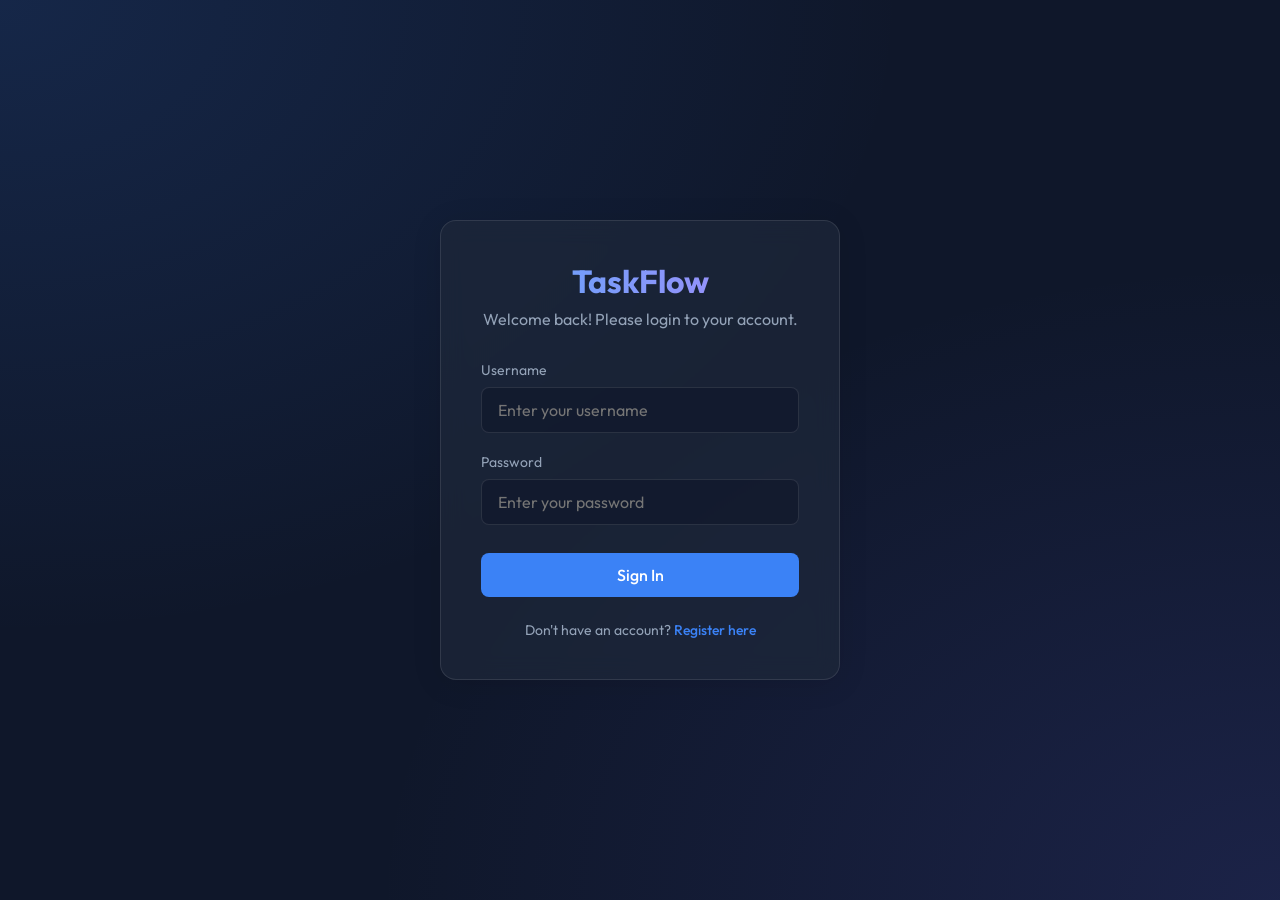
==== task-management-system/src/main/resources/static/index.html @ 6b76b73d "Initial commit" ====
<!DOCTYPE html>
<html lang="en">
<head>
    <meta charset="UTF-8">
    <meta name="viewport" content="width=device-width, initial-scale=1.0">
    <title>TaskFlow | Premium Management</title>
    <link href="https://fonts.googleapis.com/css2?family=Outfit:wght@300;400;500;600;700&display=swap" rel="stylesheet">
    <link rel="stylesheet" href="styles.css">
</head>
<body>
    <div id="toast" class="toast hidden">Message</div>

    <!-- Authentication Container -->
    <div id="auth-container" class="auth-wrapper">
        <div class="glass-panel auth-panel">
            <div class="auth-header">
                <h2>TaskFlow</h2>
                <p id="auth-subtitle">Welcome back! Please login to your account.</p>
            </div>
            
            <!-- Login Form -->
            <form id="login-form" class="auth-form">
                <div class="input-group">
                    <label for="login-username">Username</label>
                    <input type="text" id="login-username" required placeholder="Enter your username">
                </div>
                <div class="input-group">
                    <label for="login-password">Password</label>
                    <input type="password" id="login-password" required placeholder="Enter your password">
                </div>
                <button type="submit" class="btn primary-btn">Sign In</button>
                <p class="switch-auth">Don't have an account? <a href="#" id="show-register">Register here</a></p>
            </form>

            <!-- Register Form -->
            <form id="register-form" class="auth-form hidden">
                <div class="input-group">
                    <label for="reg-username">Username</label>
                    <input type="text" id="reg-username" required placeholder="Choose a username">
                </div>
                <div class="input-group">
                    <label for="reg-email">Email</label>
                    <input type="email" id="reg-email" required placeholder="Enter your email">
                </div>
                <div class="input-group">
                    <label for="reg-password">Password</label>
                    <input type="password" id="reg-password" required placeholder="Create a password">
                </div>
                <button type="submit" class="btn primary-btn">Create Account</button>
                <p class="switch-auth">Already have an account? <a href="#" id="show-login">Sign In</a></p>
            </form>
        </div>
    </div>

    <!-- Dashboard Container -->
    <div id="dashboard-container" class="dashboard-wrapper hidden">
        <nav class="glass-nav">
            <div class="nav-brand">TaskFlow</div>
            <div class="nav-actions">
                <span id="user-greeting">Hello, User</span>
                <button id="logout-btn" class="btn outline-btn">Logout</button>
            </div>
        </nav>

        <main class="dashboard-main">
            <section class="task-creation glass-panel">
                <h3>Create New Task</h3>
                <form id="create-task-form" class="task-form">
                    <div class="form-row">
                        <div class="input-group flex-2">
                            <input type="text" id="task-title" required placeholder="Task Title">
                        </div>
                        <div class="input-group flex-1">
                            <select id="task-priority" required>
                                <option value="" disabled selected>Priority</option>
                                <option value="1">1 - Lowest</option>
                                <option value="2">2 - Low</option>
                                <option value="3">3 - Medium</option>
                                <option value="4">4 - High</option>
                                <option value="5">5 - Critical</option>
                            </select>
                        </div>
                        <div class="input-group flex-1">
                            <input type="date" id="task-date" required>
                        </div>
                        <div class="input-group flex-1">
                            <select id="task-status" required>
                                <option value="TODO">To Do</option>
                                <option value="IN_PROGRESS">In Progress</option>
                                <option value="DONE">Done</option>
                            </select>
                        </div>
                    </div>
                    <div class="form-row">
                        <div class="input-group flex-1">
                            <input type="text" id="task-desc" placeholder="Task Description (Optional)">
                        </div>
                        <button type="submit" class="btn primary-btn add-btn">Add Task</button>
                    </div>
                </form>
            </section>

            <section class="task-board">
                <div class="board-column">
                    <h4 class="column-header todo-header">To Do</h4>
                    <div id="tasks-todo" class="task-list"></div>
                </div>
                <div class="board-column">
                    <h4 class="column-header inprogress-header">In Progress</h4>
                    <div id="tasks-inprogress" class="task-list"></div>
                </div>
                <div class="board-column">
                    <h4 class="column-header done-header">Done</h4>
                    <div id="tasks-done" class="task-list"></div>
                </div>
            </section>
        </main>
    </div>

    <!-- Edit Modal -->
    <div id="edit-modal" class="modal hidden">
        <div class="glass-panel modal-content">
            <h3>Edit Task</h3>
            <form id="edit-task-form" class="task-form">
                <input type="hidden" id="edit-task-id">
                <div class="input-group">
                    <label>Title</label>
                    <input type="text" id="edit-task-title" required>
                </div>
                <div class="input-group">
                    <label>Description</label>
                    <input type="text" id="edit-task-desc">
                </div>
                <div class="form-row">
                    <div class="input-group flex-1">
                        <label>Priority</label>
                        <select id="edit-task-priority" required>
                            <option value="1">1 - Lowest</option>
                            <option value="2">2 - Low</option>
                            <option value="3">3 - Medium</option>
                            <option value="4">4 - High</option>
                            <option value="5">5 - Critical</option>
                        </select>
                    </div>
                    <div class="input-group flex-1">
                        <label>Date</label>
                        <input type="date" id="edit-task-date" required>
                    </div>
                    <div class="input-group flex-1">
                        <label>Status</label>
                        <select id="edit-task-status" required>
                            <option value="TODO">To Do</option>
                            <option value="IN_PROGRESS">In Progress</option>
                            <option value="DONE">Done</option>
                        </select>
                    </div>
                </div>
                <div class="modal-actions">
                    <button type="button" id="close-modal-btn" class="btn outline-btn">Cancel</button>
                    <button type="submit" class="btn primary-btn">Save Changes</button>
                </div>
            </form>
        </div>
    </div>

    <script src="app.js"></script>
</body>
</html>
---- task-management-system/src/main/resources/static/styles.css ----
:root {
    --bg-color: #0f172a;
    --panel-bg: rgba(30, 41, 59, 0.7);
    --panel-border: rgba(255, 255, 255, 0.1);
    --text-primary: #f8fafc;
    --text-secondary: #94a3b8;
    --accent-color: #3b82f6;
    --accent-hover: #2563eb;
    --danger-color: #ef4444;
    --success-color: #10b981;
    --warning-color: #f59e0b;
    --todo-color: #6366f1;
    --in-progress-color: #f59e0b;
    --done-color: #10b981;
}

* {
    box-sizing: border-box;
    margin: 0;
    padding: 0;
}

body {
    font-family: 'Outfit', sans-serif;
    background-color: var(--bg-color);
    background-image: 
        radial-gradient(at 0% 0%, rgba(59, 130, 246, 0.15) 0px, transparent 50%),
        radial-gradient(at 100% 100%, rgba(99, 102, 241, 0.15) 0px, transparent 50%);
    background-attachment: fixed;
    color: var(--text-primary);
    min-height: 100vh;
    display: flex;
    flex-direction: column;
}

/* Utilities */
.hidden { display: none !important; }
.glass-panel {
    background: var(--panel-bg);
    backdrop-filter: blur(12px);
    -webkit-backdrop-filter: blur(12px);
    border: 1px solid var(--panel-border);
    border-radius: 16px;
    box-shadow: 0 4px 30px rgba(0, 0, 0, 0.1);
}

.btn {
    font-family: 'Outfit', sans-serif;
    font-weight: 500;
    font-size: 1rem;
    padding: 0.75rem 1.5rem;
    border-radius: 8px;
    border: none;
    cursor: pointer;
    transition: all 0.2s ease;
}

.primary-btn {
    background-color: var(--accent-color);
    color: white;
}

.primary-btn:hover {
    background-color: var(--accent-hover);
    transform: translateY(-2px);
    box-shadow: 0 4px 12px rgba(59, 130, 246, 0.3);
}

.outline-btn {
    background-color: transparent;
    color: var(--text-primary);
    border: 1px solid var(--panel-border);
}

.outline-btn:hover {
    background-color: rgba(255, 255, 255, 0.05);
}

/* Toast Notification */
.toast {
    position: fixed;
    top: 20px;
    right: 20px;
    padding: 1rem 1.5rem;
    background: var(--panel-bg);
    border-left: 4px solid var(--accent-color);
    border-radius: 8px;
    backdrop-filter: blur(8px);
    color: white;
    z-index: 1000;
    box-shadow: 0 4px 12px rgba(0,0,0,0.2);
    transform: translateX(120%);
    transition: transform 0.3s ease;
}

.toast.show {
    transform: translateX(0);
}

.toast.error { border-left-color: var(--danger-color); }
.toast.success { border-left-color: var(--success-color); }

/* Forms */
.input-group {
    display: flex;
    flex-direction: column;
    margin-bottom: 1.25rem;
}

.input-group label {
    font-size: 0.875rem;
    color: var(--text-secondary);
    margin-bottom: 0.5rem;
}

input, select {
    font-family: 'Outfit', sans-serif;
    background: rgba(15, 23, 42, 0.6);
    border: 1px solid var(--panel-border);
    color: var(--text-primary);
    padding: 0.75rem 1rem;
    border-radius: 8px;
    font-size: 1rem;
    transition: border-color 0.2s;
}

input:focus, select:focus {
    outline: none;
    border-color: var(--accent-color);
}

.form-row {
    display: flex;
    gap: 1rem;
    align-items: flex-end;
    margin-bottom: 1rem;
}

.flex-1 { flex: 1; margin-bottom: 0 !important; }
.flex-2 { flex: 2; margin-bottom: 0 !important; }

/* Auth Views */
.auth-wrapper {
    display: flex;
    justify-content: center;
    align-items: center;
    flex: 1;
    min-height: 100vh;
}

.auth-panel {
    width: 100%;
    max-width: 400px;
    padding: 2.5rem;
}

.auth-header {
    text-align: center;
    margin-bottom: 2rem;
}

.auth-header h2 {
    font-size: 2rem;
    font-weight: 700;
    margin-bottom: 0.5rem;
    background: linear-gradient(to right, #60a5fa, #a78bfa);
    -webkit-background-clip: text;
    -webkit-text-fill-color: transparent;
}

.auth-header p {
    color: var(--text-secondary);
}

.auth-form .btn {
    width: 100%;
    margin-top: 0.5rem;
}

.switch-auth {
    text-align: center;
    margin-top: 1.5rem;
    font-size: 0.875rem;
    color: var(--text-secondary);
}

.switch-auth a {
    color: var(--accent-color);
    text-decoration: none;
    font-weight: 500;
}

/* Dashboard */
.dashboard-wrapper {
    display: flex;
    flex-direction: column;
    min-height: 100vh;
}

.glass-nav {
    display: flex;
    justify-content: space-between;
    align-items: center;
    padding: 1rem 2rem;
    background: rgba(15, 23, 42, 0.8);
    backdrop-filter: blur(12px);
    border-bottom: 1px solid var(--panel-border);
    position: sticky;
    top: 0;
    z-index: 100;
}

.nav-brand {
    font-size: 1.5rem;
    font-weight: 700;
    background: linear-gradient(to right, #60a5fa, #a78bfa);
    -webkit-background-clip: text;
    -webkit-text-fill-color: transparent;
}

.nav-actions {
    display: flex;
    align-items: center;
    gap: 1.5rem;
}

.dashboard-main {
    padding: 2rem;
    max-width: 1400px;
    margin: 0 auto;
    width: 100%;
}

/* Task Creation */
.task-creation {
    padding: 1.5rem 2rem;
    margin-bottom: 2rem;
}

.task-creation h3 {
    margin-bottom: 1.5rem;
    font-weight: 600;
}

/* Task Board */
.task-board {
    display: grid;
    grid-template-columns: repeat(3, 1fr);
    gap: 2rem;
}

.board-column {
    display: flex;
    flex-direction: column;
    gap: 1rem;
}

.column-header {
    font-size: 1.1rem;
    font-weight: 600;
    padding-bottom: 0.5rem;
    border-bottom: 2px solid var(--panel-border);
}

.todo-header { border-bottom-color: var(--todo-color); }
.inprogress-header { border-bottom-color: var(--in-progress-color); }
.done-header { border-bottom-color: var(--done-color); }

.task-list {
    display: flex;
    flex-direction: column;
    gap: 1rem;
    min-height: 150px;
}

/* Task Card */
.task-card {
    background: var(--panel-bg);
    border: 1px solid var(--panel-border);
    border-radius: 12px;
    padding: 1.25rem;
    transition: transform 0.2s, box-shadow 0.2s;
    cursor: pointer;
    position: relative;
    overflow: hidden;
}

.task-card::before {
    content: '';
    position: absolute;
    top: 0;
    left: 0;
    width: 4px;
    height: 100%;
}

.task-card[data-status="TODO"]::before { background-color: var(--todo-color); }
.task-card[data-status="IN_PROGRESS"]::before { background-color: var(--in-progress-color); }
.task-card[data-status="DONE"]::before { background-color: var(--done-color); }

.task-card:hover {
    transform: translateY(-4px);
    box-shadow: 0 8px 20px rgba(0,0,0,0.2);
}

.task-card h5 {
    font-size: 1.1rem;
    margin-bottom: 0.5rem;
    padding-right: 2rem;
}

.task-card p {
    color: var(--text-secondary);
    font-size: 0.9rem;
    margin-bottom: 1rem;
    display: -webkit-box;
    -webkit-line-clamp: 2;
    -webkit-box-orient: vertical;
    overflow: hidden;
}

.task-meta {
    display: flex;
    justify-content: space-between;
    font-size: 0.8rem;
    color: var(--text-secondary);
}

.priority-badge {
    padding: 0.2rem 0.5rem;
    border-radius: 4px;
    background: rgba(255,255,255,0.1);
}

.priority-5 { color: #ef4444; background: rgba(239, 68, 68, 0.1); }
.priority-4 { color: #f97316; background: rgba(249, 115, 22, 0.1); }
.priority-3 { color: #f59e0b; background: rgba(245, 158, 11, 0.1); }
.priority-2 { color: #3b82f6; background: rgba(59, 130, 246, 0.1); }
.priority-1 { color: #10b981; background: rgba(16, 185, 129, 0.1); }

.task-actions {
    position: absolute;
    top: 1rem;
    right: 1rem;
    opacity: 0;
    transition: opacity 0.2s;
}

.task-card:hover .task-actions {
    opacity: 1;
}

.icon-btn {
    background: transparent;
    border: none;
    color: var(--text-secondary);
    cursor: pointer;
    padding: 0.2rem;
}

.icon-btn:hover.delete-btn { color: var(--danger-color); }

/* Modal */
.modal {
    position: fixed;
    top: 0;
    left: 0;
    width: 100%;
    height: 100%;
    background: rgba(0, 0, 0, 0.6);
    backdrop-filter: blur(4px);
    display: flex;
    justify-content: center;
    align-items: center;
    z-index: 1000;
}

.modal-content {
    width: 100%;
    max-width: 600px;
    padding: 2rem;
}

.modal-content h3 {
    margin-bottom: 1.5rem;
}

.modal-actions {
    display: flex;
    justify-content: flex-end;
    gap: 1rem;
    margin-top: 1.5rem;
}
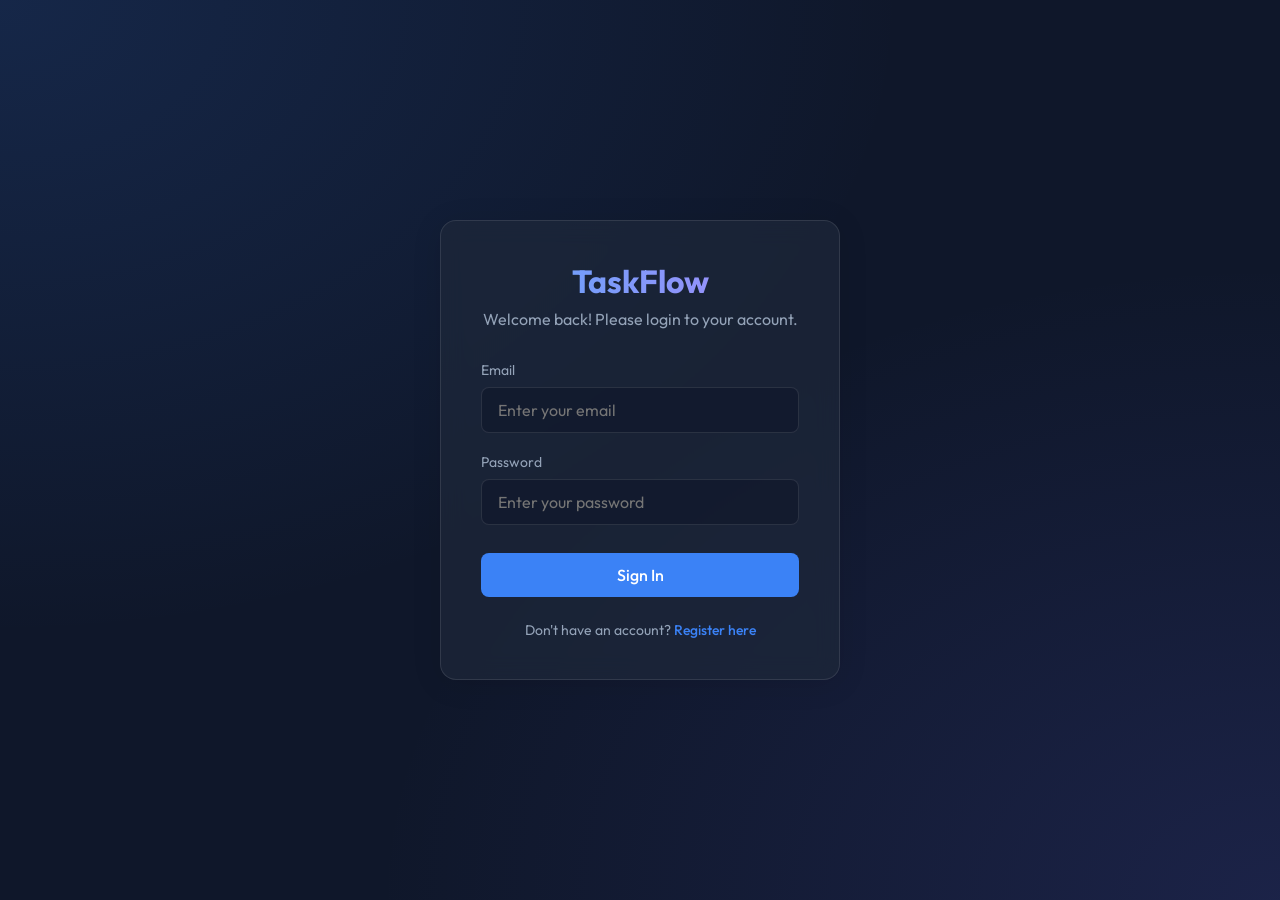
==== commit 98ae7bbc: "Switch login to use email instead of username" ====
--- a/task-management-system/src/main/resources/static/index.html
+++ b/task-management-system/src/main/resources/static/index.html
@@ -21,8 +21,8 @@
             <!-- Login Form -->
             <form id="login-form" class="auth-form">
                 <div class="input-group">
-                    <label for="login-username">Username</label>
-                    <input type="text" id="login-username" required placeholder="Enter your username">
+                    <label for="login-email">Email</label>
+                    <input type="email" id="login-email" required placeholder="Enter your email">
                 </div>
                 <div class="input-group">
                     <label for="login-password">Password</label>
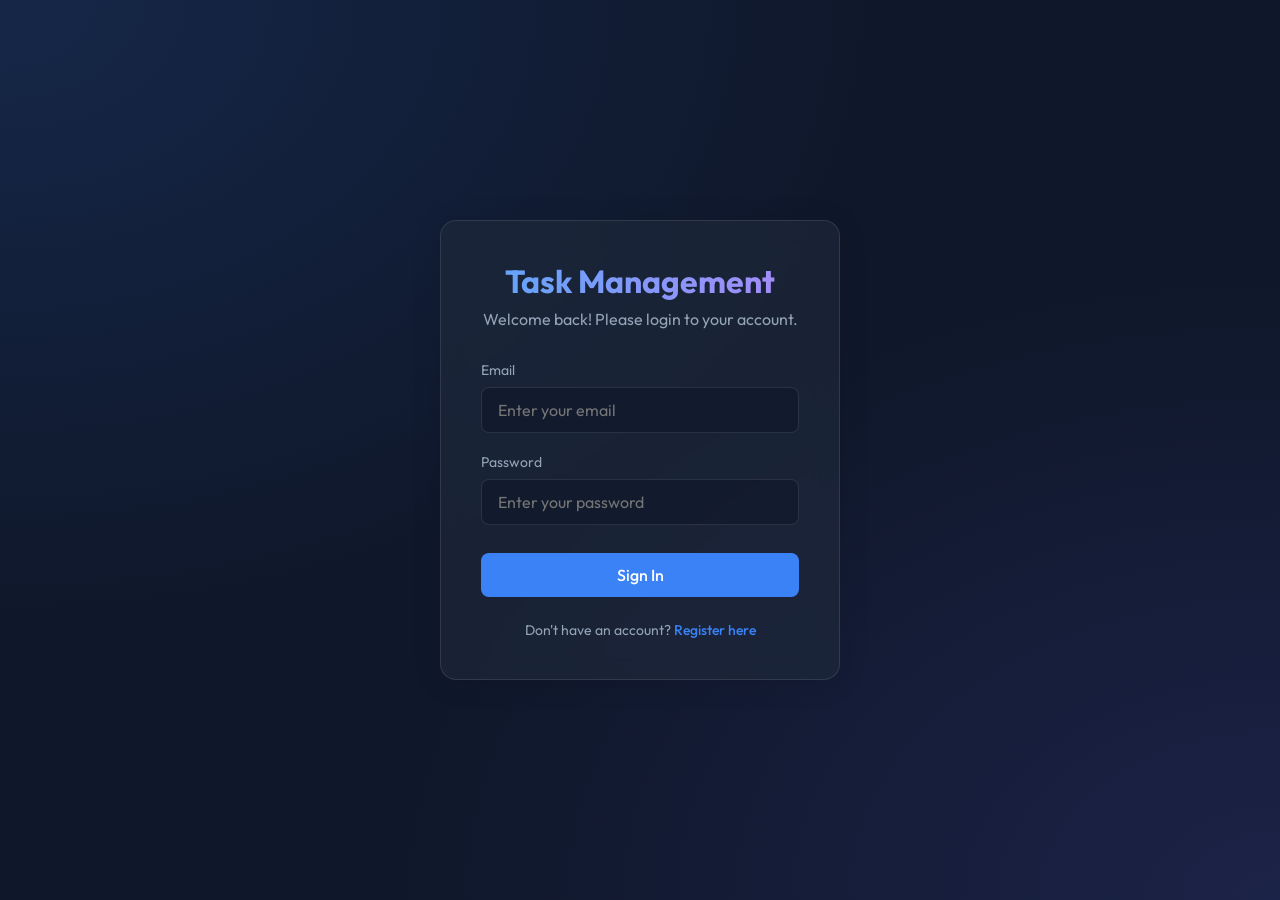
==== commit 3ebd60ca: "Update UI: rename TaskFlow to Task Management" ====
--- a/task-management-system/src/main/resources/static/index.html
+++ b/task-management-system/src/main/resources/static/index.html
@@ -3,7 +3,7 @@
 <head>
     <meta charset="UTF-8">
     <meta name="viewport" content="width=device-width, initial-scale=1.0">
-    <title>TaskFlow | Premium Management</title>
+    <title>Task Management | Premium Management</title>
     <link href="https://fonts.googleapis.com/css2?family=Outfit:wght@300;400;500;600;700&display=swap" rel="stylesheet">
     <link rel="stylesheet" href="styles.css">
 </head>
@@ -14,7 +14,7 @@
     <div id="auth-container" class="auth-wrapper">
         <div class="glass-panel auth-panel">
             <div class="auth-header">
-                <h2>TaskFlow</h2>
+                <h2>Task Management</h2>
                 <p id="auth-subtitle">Welcome back! Please login to your account.</p>
             </div>
             
@@ -55,7 +55,7 @@
     <!-- Dashboard Container -->
     <div id="dashboard-container" class="dashboard-wrapper hidden">
         <nav class="glass-nav">
-            <div class="nav-brand">TaskFlow</div>
+            <div class="nav-brand">Task Management</div>
             <div class="nav-actions">
                 <span id="user-greeting">Hello, User</span>
                 <button id="logout-btn" class="btn outline-btn">Logout</button>
